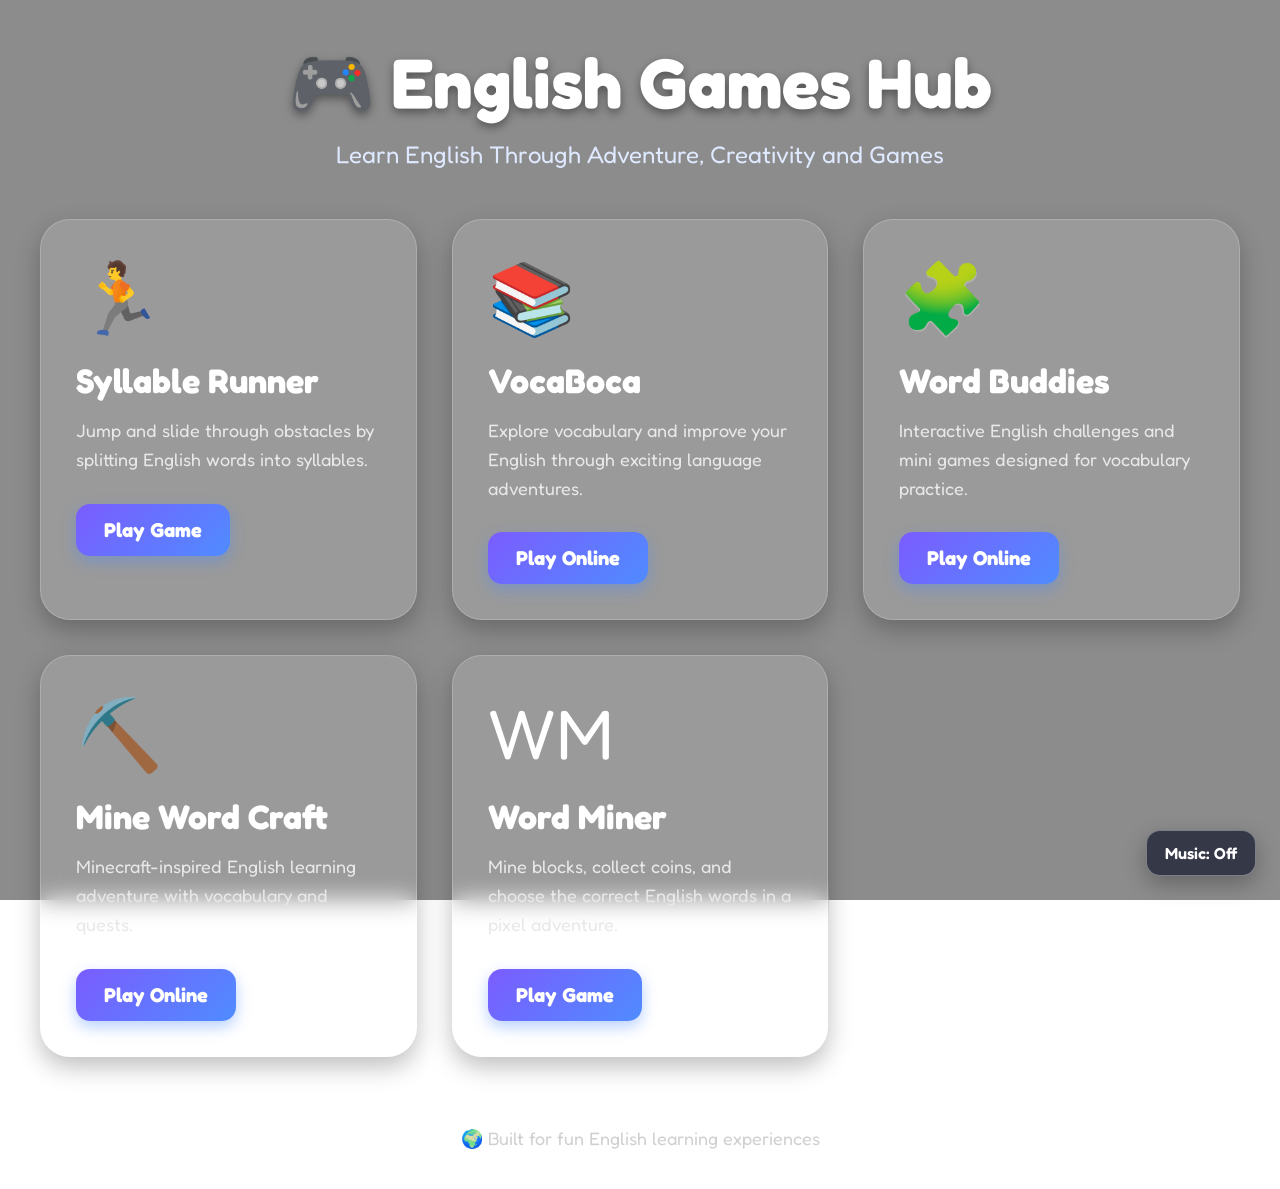
==== index.html @ 109b0bb2 "фыв" ====
<!DOCTYPE html>
<html lang="en">

<head>
  <meta charset="UTF-8">
  <meta name="viewport" content="width=device-width, initial-scale=1.0">

  <title>English Games Hub</title>

  <link href="https://fonts.googleapis.com/css2?family=Fredoka:wght@400;600;700&display=swap" rel="stylesheet">

  <style>

    *{
      margin:0;
      padding:0;
      box-sizing:border-box;
    }

    body{
      font-family:'Fredoka', sans-serif;
      min-height:100vh;
      background:
      linear-gradient(rgba(0,0,0,0.45),
      rgba(0,0,0,0.45)),
      url('https://images.unsplash.com/photo-1511512578047-dfb367046420?q=80&w=1920&auto=format&fit=crop');
      background-size:cover;
      background-position:center;
      background-attachment:fixed;
      padding:40px;
      color:white;
    }

    h1{
      text-align:center;
      font-size:70px;
      margin-bottom:15px;
      text-shadow:0 4px 10px rgba(0,0,0,0.4);
      color:#ffffff;
    }

    .subtitle{
      text-align:center;
      font-size:24px;
      margin-bottom:50px;
      color:#dfe9ff;
    }

    .games-container{
      display:grid;
      grid-template-columns:repeat(auto-fit,minmax(300px,1fr));
      gap:35px;
      max-width:1400px;
      margin:auto;
    }

    .game-card{
      background:rgba(255,255,255,0.12);
      backdrop-filter:blur(12px);
      border:1px solid rgba(255,255,255,0.2);
      border-radius:30px;
      padding:35px;
      transition:0.35s;
      box-shadow:0 10px 25px rgba(0,0,0,0.25);
      position:relative;
      overflow:hidden;
    }

    .game-card:hover{
      transform:translateY(-10px) scale(1.03);
      box-shadow:0 20px 40px rgba(0,0,0,0.35);
    }

    .game-icon{
      font-size:70px;
      margin-bottom:20px;
    }

    .game-card h2{
      font-size:34px;
      margin-bottom:15px;
      color:white;
    }

    .game-card p{
      font-size:18px;
      line-height:1.6;
      color:#e8e8e8;
      margin-bottom:30px;
    }

    .play-btn{
      display:inline-block;
      padding:14px 28px;
      background:linear-gradient(135deg,#7b5cff,#4f8cff);
      color:white;
      text-decoration:none;
      border-radius:14px;
      font-size:20px;
      font-weight:bold;
      transition:0.3s;
      box-shadow:0 6px 15px rgba(79,140,255,0.4);
    }

    .play-btn:hover{
      transform:scale(1.08);
      background:linear-gradient(135deg,#9d7dff,#69a0ff);
    }

    .footer{
      text-align:center;
      margin-top:70px;
      color:#d0d0d0;
      font-size:18px;
    }

    .music-toggle{
      position:fixed;
      right:24px;
      bottom:24px;
      z-index:10;
      border:1px solid rgba(255,255,255,0.35);
      border-radius:14px;
      padding:12px 18px;
      background:rgba(20,25,45,0.72);
      color:white;
      font-family:inherit;
      font-size:16px;
      font-weight:600;
      cursor:pointer;
      box-shadow:0 8px 22px rgba(0,0,0,0.28);
      backdrop-filter:blur(10px);
      transition:0.25s;
    }

    .music-toggle:hover{
      transform:translateY(-2px);
      background:rgba(40,50,85,0.86);
    }

    .music-toggle.is-playing{
      border-color:rgba(120,255,210,0.75);
      box-shadow:0 8px 22px rgba(0,0,0,0.28),
                 0 0 18px rgba(120,255,210,0.28);
    }

    @media(max-width:768px){

      h1{
        font-size:48px;
      }

      .subtitle{
        font-size:18px;
      }

    }

  </style>

</head>

<body>

  <h1>🎮 English Games Hub</h1>

  <div class="subtitle">
    Learn English Through Adventure, Creativity and Games
  </div>

  <div class="games-container">

    <!-- GAME 1 -->

    <div class="game-card">

      <div class="game-icon">🏃</div>

      <h2>Syllable Runner</h2>

      <p>
        Jump and slide through obstacles by splitting English words into syllables.
      </p>

      <a class="play-btn"
         href="games/syllable-runner/index.html">

         Play Game

      </a>

    </div>

    <!-- GAME 2 -->

    <div class="game-card">

      <div class="game-icon">📚</div>

      <h2>VocaBoca</h2>

      <p>
        Explore vocabulary and improve your English through exciting language adventures.
      </p>

      <a class="play-btn"
         href="https://lingua-explorer-game.lovable.app"
         target="_blank">

         Play Online

      </a>

    </div>

    <!-- GAME 3 -->

    <div class="game-card">

      <div class="game-icon">🧩</div>

      <h2>Word Buddies</h2>

      <p>
        Interactive English challenges and mini games designed for vocabulary practice.
      </p>

      <a class="play-btn"
         href="https://en-quest-game.lovable.app"
         target="_blank">

         Play Online

      </a>

    </div>

    <!-- GAME 4 -->

    <div class="game-card">

      <div class="game-icon">⛏️</div>

      <h2>Mine Word Craft</h2>

      <p>
        Minecraft-inspired English learning adventure with vocabulary and quests.
      </p>

      <a class="play-btn"
         href="https://mine-word-craft.lovable.app"
         target="_blank">

         Play Online

      </a>

    </div>

    <!-- GAME 5 -->

    <div class="game-card">

      <div class="game-icon">WM</div>

      <h2>Word Miner</h2>

      <p>
        Mine blocks, collect coins, and choose the correct English words in a pixel adventure.
      </p>

      <a class="play-btn"
         href="games/Word-miner/block-mine-portal.html">

         Play Game

      </a>

    </div>

  </div>

  <div class="footer">
    🌍 Built for fun English learning experiences
  </div>

  <button class="music-toggle" id="musicToggle" type="button" aria-pressed="false">
    Music: Off
  </button>

  <script>
    const musicToggle = document.getElementById("musicToggle");
    let audioContext;
    let masterGain;
    let musicTimer;
    let isMusicPlaying = false;
    let isMasterConnected = false;

    const notes = [261.63, 329.63, 392.00, 493.88, 392.00, 329.63];
    let noteIndex = 0;

    function playSoftTone(frequency){
      const now = audioContext.currentTime;
      const oscillator = audioContext.createOscillator();
      const gain = audioContext.createGain();

      oscillator.type = "sine";
      oscillator.frequency.setValueAtTime(frequency, now);

      gain.gain.setValueAtTime(0.0001, now);
      gain.gain.exponentialRampToValueAtTime(0.055, now + 0.08);
      gain.gain.exponentialRampToValueAtTime(0.0001, now + 1.35);

      oscillator.connect(gain);
      gain.connect(masterGain);

      oscillator.start(now);
      oscillator.stop(now + 1.45);
    }

    function startMusic(){
      audioContext = audioContext || new (window.AudioContext || window.webkitAudioContext)();
      masterGain = masterGain || audioContext.createGain();

      const now = audioContext.currentTime;
      masterGain.gain.cancelScheduledValues(now);
      masterGain.gain.setValueAtTime(0.35, now);

      if(!isMasterConnected){
        masterGain.connect(audioContext.destination);
        isMasterConnected = true;
      }

      if(audioContext.state === "suspended"){
        audioContext.resume();
      }

      playSoftTone(notes[noteIndex]);
      musicTimer = setInterval(() => {
        noteIndex = (noteIndex + 1) % notes.length;
        playSoftTone(notes[noteIndex]);
      }, 1400);
    }

    function stopMusic(){
      clearInterval(musicTimer);
      musicTimer = null;
      if(masterGain){
        masterGain.gain.setTargetAtTime(0.0001, audioContext.currentTime, 0.08);
      }
    }

    musicToggle.addEventListener("click", () => {
      isMusicPlaying = !isMusicPlaying;
      musicToggle.classList.toggle("is-playing", isMusicPlaying);
      musicToggle.textContent = isMusicPlaying ? "Music: On" : "Music: Off";
      musicToggle.setAttribute("aria-pressed", String(isMusicPlaying));

      if(isMusicPlaying){
        startMusic();
      }else{
        stopMusic();
      }
    });
  </script>

</body>
</html>
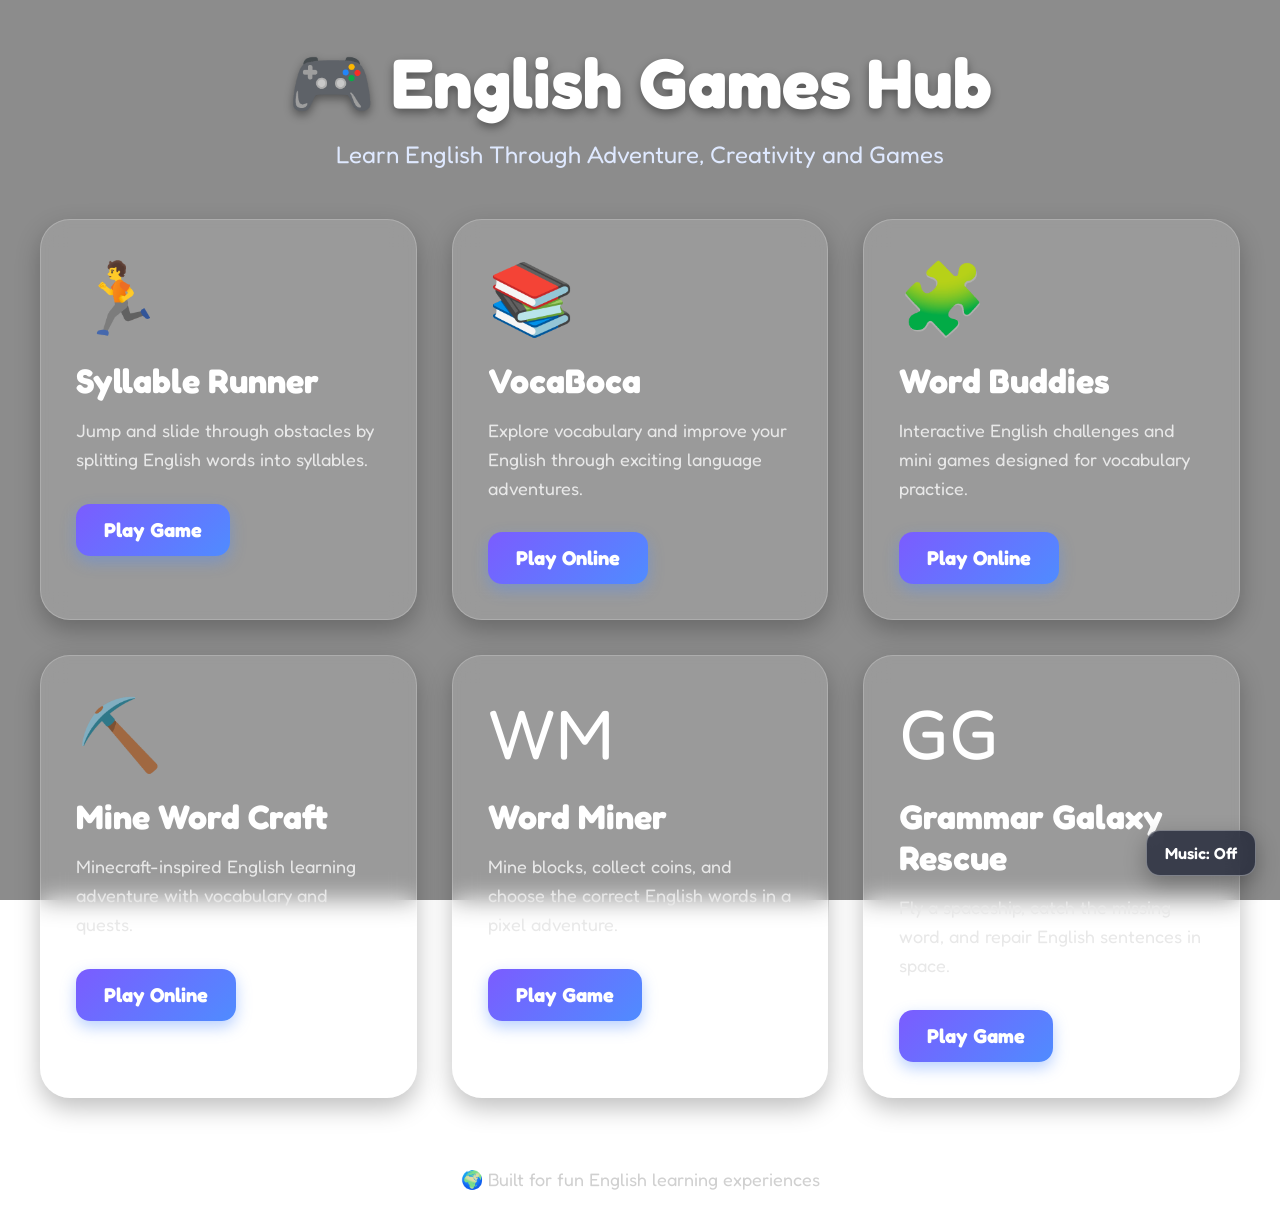
==== commit aa0f820b: "ы" ====
--- a/index.html
+++ b/index.html
@@ -278,6 +278,27 @@
 
     </div>
 
+    <!-- GAME 6 -->
+
+    <div class="game-card">
+
+      <div class="game-icon">GG</div>
+
+      <h2>Grammar Galaxy Rescue</h2>
+
+      <p>
+        Fly a spaceship, catch the missing word, and repair English sentences in space.
+      </p>
+
+      <a class="play-btn"
+         href="games/grammar-galaxy/index.html">
+
+         Play Game
+
+      </a>
+
+    </div>
+
   </div>
 
   <div class="footer">
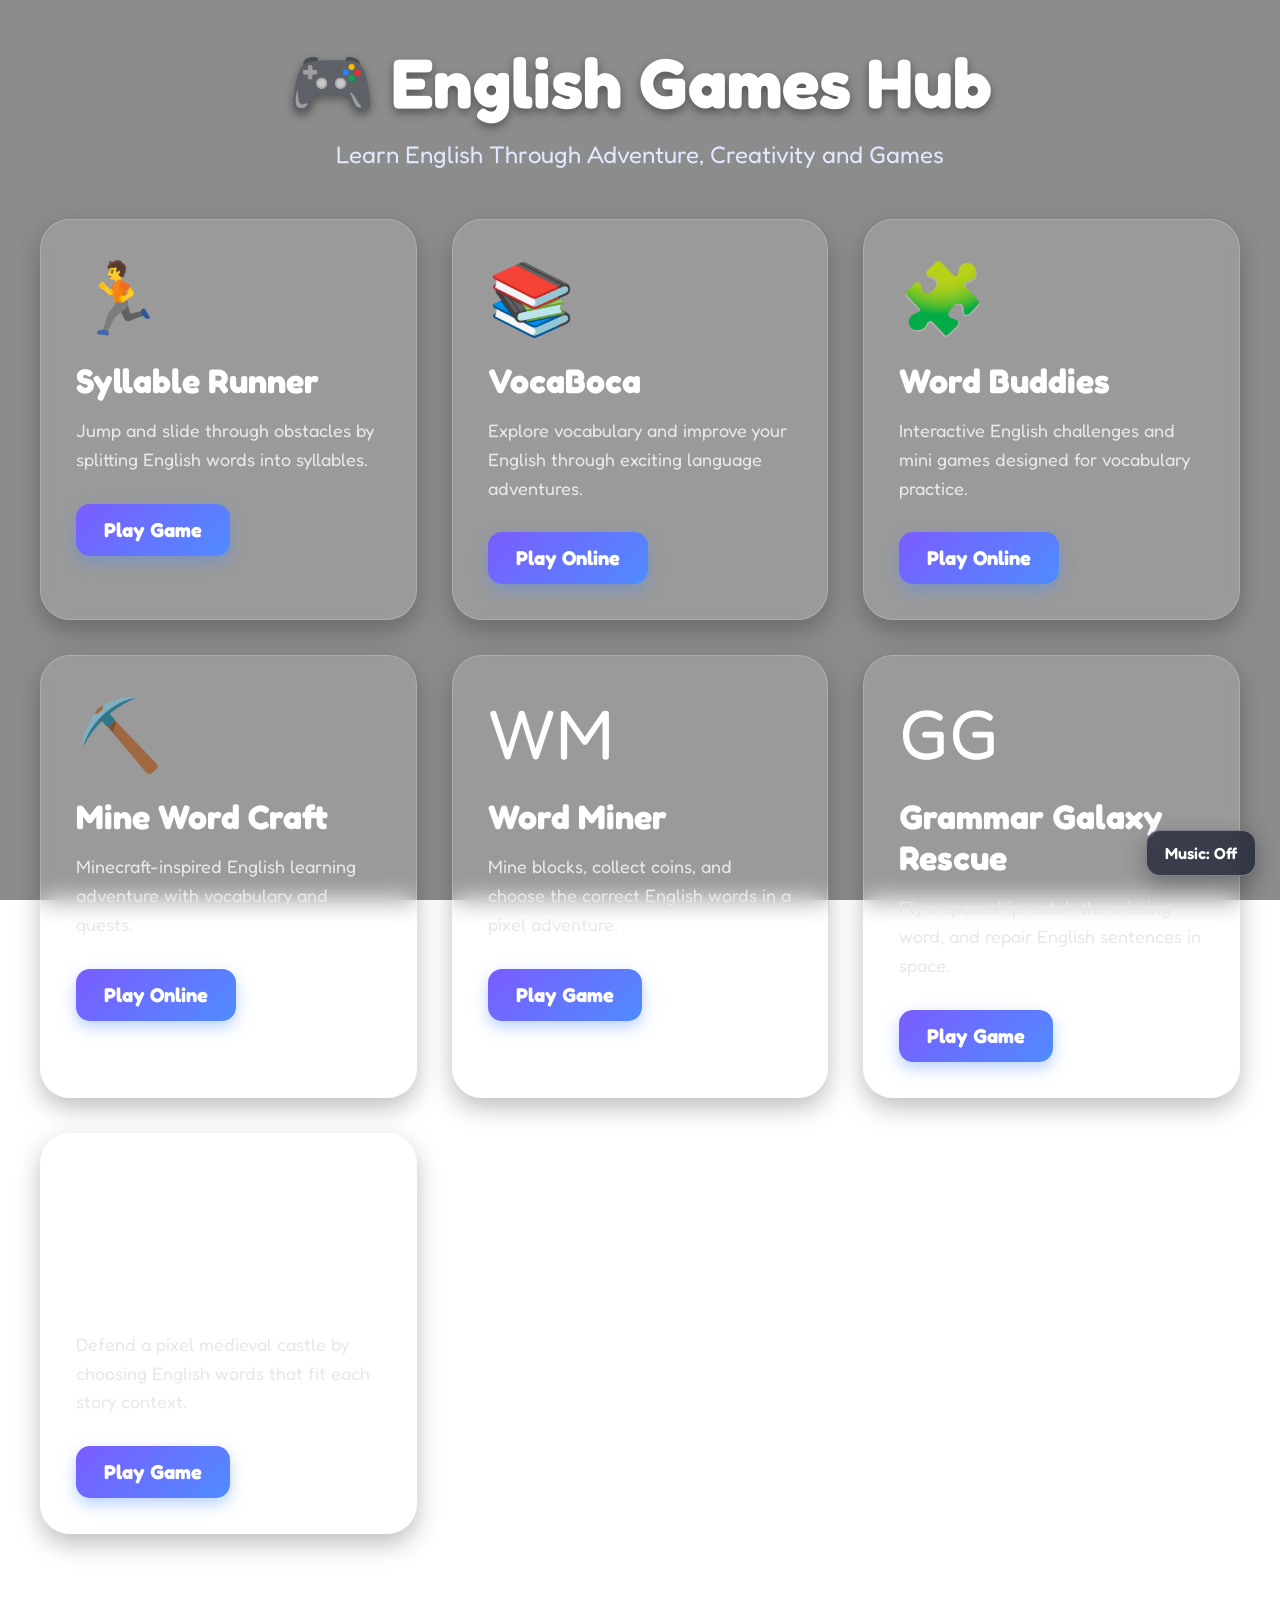
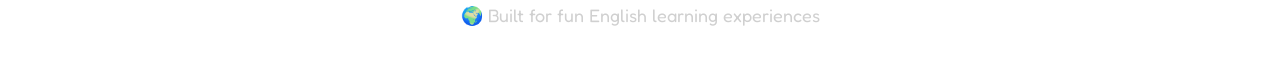
==== commit 8665f919: "ж" ====
--- a/index.html
+++ b/index.html
@@ -299,6 +299,27 @@
 
     </div>
 
+    <!-- GAME 7 -->
+
+    <div class="game-card">
+
+      <div class="game-icon">CQ</div>
+
+      <h2>Castle Defence</h2>
+
+      <p>
+        Defend a pixel medieval castle by choosing English words that fit each story context.
+      </p>
+
+      <a class="play-btn"
+         href="games/castle-context-quest/index.html">
+
+         Play Game
+
+      </a>
+
+    </div>
+
   </div>
 
   <div class="footer">
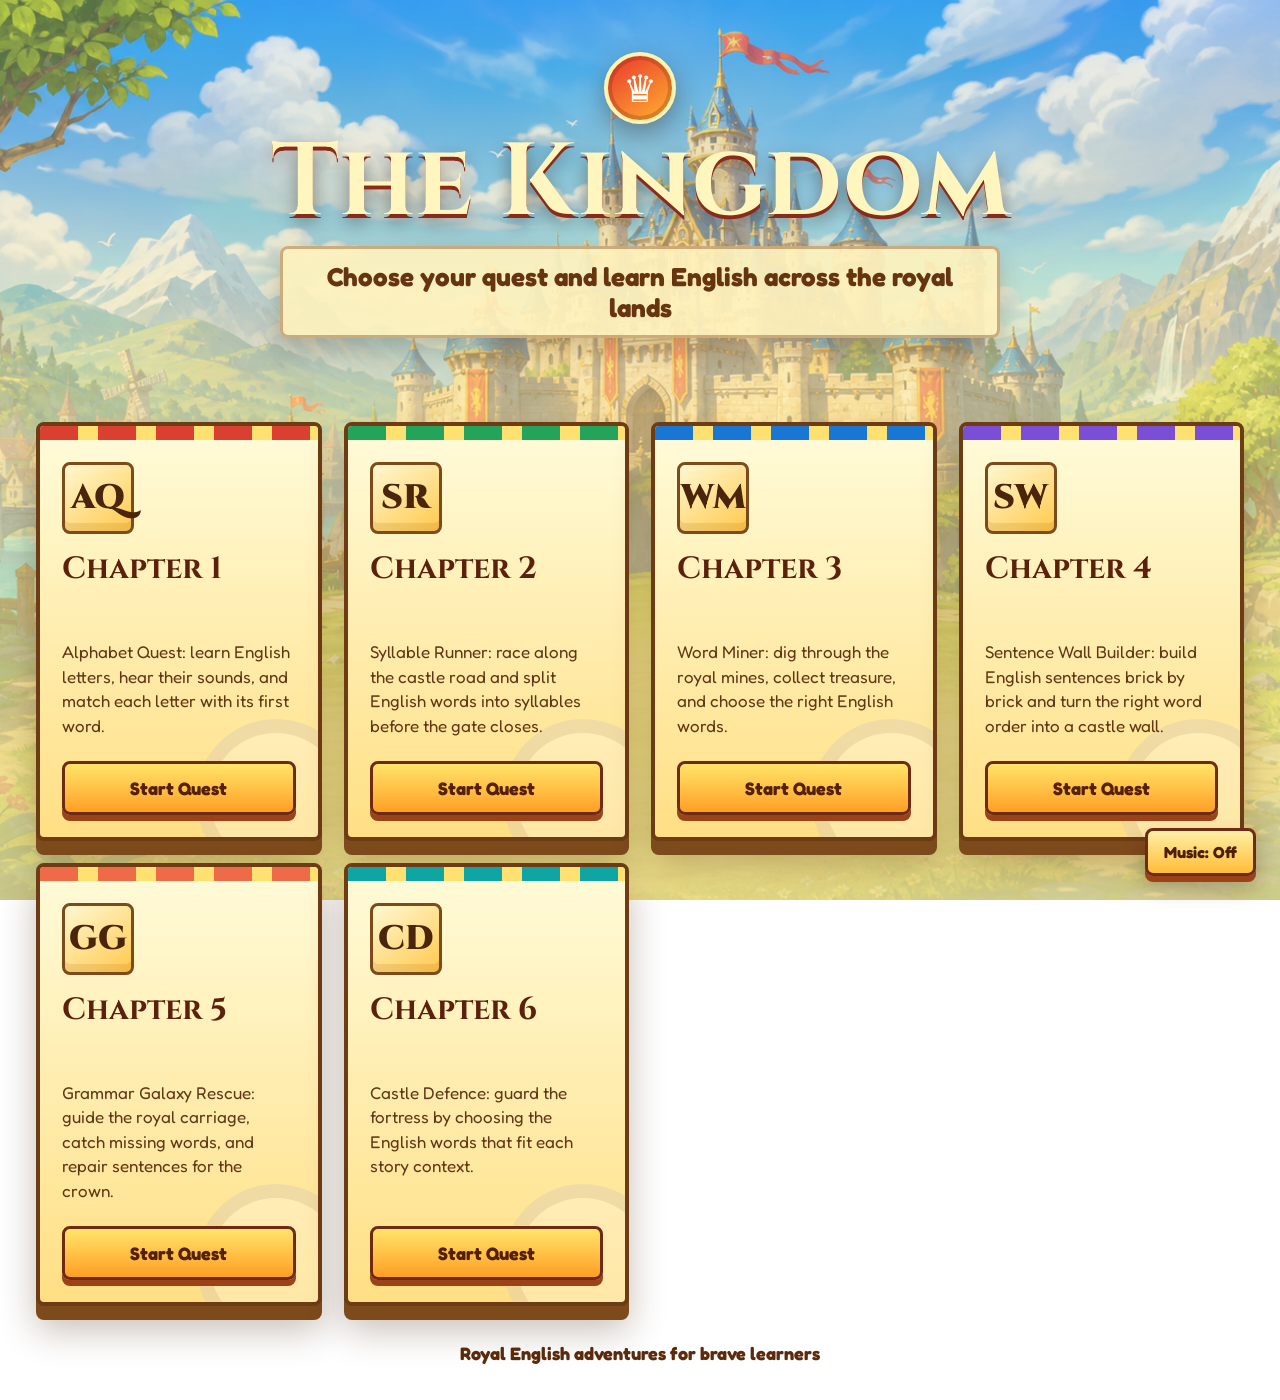
==== commit 303da31b: "в" ====
--- a/index.html
+++ b/index.html
@@ -5,9 +5,9 @@
   <meta charset="UTF-8">
   <meta name="viewport" content="width=device-width, initial-scale=1.0">
 
-  <title>English Games Hub</title>
-
-  <link href="https://fonts.googleapis.com/css2?family=Fredoka:wght@400;600;700&display=swap" rel="stylesheet">
+  <title>The Kingdom</title>
+
+  <link href="https://fonts.googleapis.com/css2?family=Cinzel:wght@700;800;900&family=Fredoka:wght@400;600;700&display=swap" rel="stylesheet">
 
   <style>
 
@@ -17,101 +17,237 @@
       box-sizing:border-box;
     }
 
+    :root{
+      --ink:#2f1809;
+      --parchment:#fff2bd;
+      --gold:#ffd35a;
+      --ruby:#d94030;
+      --sapphire:#1976d2;
+      --emerald:#24a35a;
+      --violet:#7b4ed6;
+      --shadow:rgba(55,26,8,0.35);
+    }
+
     body{
       font-family:'Fredoka', sans-serif;
       min-height:100vh;
       background:
-      linear-gradient(rgba(0,0,0,0.45),
-      rgba(0,0,0,0.45)),
-      url('https://images.unsplash.com/photo-1511512578047-dfb367046420?q=80&w=1920&auto=format&fit=crop');
+        linear-gradient(180deg,rgba(21,82,154,0.12),rgba(255,197,64,0.28) 48%,rgba(45,117,46,0.22)),
+        url('assets/images/kingdom-hero.png');
       background-size:cover;
-      background-position:center;
+      background-position:center top;
       background-attachment:fixed;
-      padding:40px;
+      color:var(--ink);
+      padding:36px;
+      overflow-x:hidden;
+    }
+
+    body::before{
+      content:"";
+      position:fixed;
+      inset:0;
+      pointer-events:none;
+      background:linear-gradient(180deg,rgba(255,255,255,0.2),rgba(255,245,190,0.52) 62%,rgba(255,238,168,0.76));
+      z-index:-1;
+    }
+
+    .kingdom-shell{
+      width:min(1280px,100%);
+      margin:0 auto;
+    }
+
+    .hero{
+      min-height:42vh;
+      display:flex;
+      flex-direction:column;
+      align-items:center;
+      justify-content:flex-start;
+      text-align:center;
+      padding-top:16px;
+    }
+
+    .crest{
+      display:inline-flex;
+      align-items:center;
+      justify-content:center;
+      width:72px;
+      height:72px;
+      margin-bottom:12px;
+      border:4px solid #fff3b0;
+      border-radius:50%;
+      background:linear-gradient(145deg,#e9372e,#ffb22e);
       color:white;
+      font-size:38px;
+      box-shadow:0 10px 24px var(--shadow), inset 0 0 0 4px rgba(93,22,10,0.22);
     }
 
     h1{
+      font-family:'Cinzel', serif;
       text-align:center;
-      font-size:70px;
-      margin-bottom:15px;
-      text-shadow:0 4px 10px rgba(0,0,0,0.4);
-      color:#ffffff;
+      font-size:clamp(48px,8vw,112px);
+      line-height:0.92;
+      margin-bottom:16px;
+      color:#fff5bf;
+      text-shadow:
+        0 4px 0 #8b2a18,
+        0 8px 18px rgba(41,16,4,0.42);
     }
 
     .subtitle{
-      text-align:center;
-      font-size:24px;
-      margin-bottom:50px;
-      color:#dfe9ff;
+      max-width:720px;
+      margin:0 auto 24px;
+      padding:12px 18px;
+      border:3px solid rgba(130,61,18,0.38);
+      border-radius:8px;
+      background:rgba(255,242,189,0.9);
+      color:#663510;
+      font-size:clamp(18px,2.4vw,26px);
+      font-weight:700;
+      box-shadow:0 10px 24px rgba(75,38,9,0.22);
     }
 
     .games-container{
       display:grid;
-      grid-template-columns:repeat(auto-fit,minmax(300px,1fr));
-      gap:35px;
-      max-width:1400px;
-      margin:auto;
+      grid-template-columns:repeat(auto-fit,minmax(250px,1fr));
+      gap:22px;
+      align-items:stretch;
+      margin-top:8px;
     }
 
     .game-card{
-      background:rgba(255,255,255,0.12);
-      backdrop-filter:blur(12px);
-      border:1px solid rgba(255,255,255,0.2);
-      border-radius:30px;
-      padding:35px;
-      transition:0.35s;
-      box-shadow:0 10px 25px rgba(0,0,0,0.25);
+      --banner:var(--ruby);
+      min-height:310px;
+      display:flex;
+      flex-direction:column;
       position:relative;
       overflow:hidden;
+      padding:22px;
+      border:4px solid #6d3b14;
+      border-radius:8px;
+      background:
+        linear-gradient(180deg,rgba(255,252,219,0.96),rgba(255,222,129,0.94)),
+        var(--parchment);
+      box-shadow:0 14px 0 #7d4a1c, 0 24px 36px rgba(71,36,10,0.3);
+      transition:transform 0.25s ease, box-shadow 0.25s ease;
+    }
+
+    .game-card::before{
+      content:"";
+      position:absolute;
+      top:0;
+      left:0;
+      right:0;
+      height:14px;
+      background:repeating-linear-gradient(90deg,var(--banner) 0 38px,#ffe171 38px 58px);
+    }
+
+    .game-card::after{
+      content:"";
+      position:absolute;
+      right:-38px;
+      bottom:-42px;
+      width:132px;
+      height:132px;
+      border-radius:50%;
+      background:rgba(255,255,255,0.28);
+      border:14px solid rgba(109,59,20,0.1);
     }
 
     .game-card:hover{
-      transform:translateY(-10px) scale(1.03);
-      box-shadow:0 20px 40px rgba(0,0,0,0.35);
+      transform:translateY(-8px);
+      box-shadow:0 18px 0 #7d4a1c, 0 32px 42px rgba(71,36,10,0.34);
+    }
+
+    .game-card:nth-child(2){
+      --banner:var(--emerald);
+    }
+
+    .game-card:nth-child(3){
+      --banner:var(--sapphire);
+    }
+
+    .game-card:nth-child(4){
+      --banner:var(--violet);
+    }
+
+    .game-card:nth-child(5){
+      --banner:#ef6b48;
+    }
+
+    .game-card:nth-child(6){
+      --banner:#0ea5a3;
     }
 
     .game-icon{
-      font-size:70px;
-      margin-bottom:20px;
+      width:72px;
+      height:72px;
+      display:flex;
+      align-items:center;
+      justify-content:center;
+      margin:14px 0 18px;
+      border:3px solid #7d4a1c;
+      border-radius:8px;
+      background:linear-gradient(145deg,#fff8d1,#ffc94d);
+      color:#4a240b;
+      font-family:'Cinzel', serif;
+      font-size:34px;
+      font-weight:900;
+      box-shadow:inset 0 -8px 0 rgba(154,85,20,0.14);
     }
 
     .game-card h2{
-      font-size:34px;
-      margin-bottom:15px;
-      color:white;
+      position:relative;
+      z-index:1;
+      min-height:76px;
+      font-family:'Cinzel', serif;
+      font-size:clamp(23px,2.4vw,31px);
+      line-height:1.12;
+      margin-bottom:12px;
+      color:#5b210c;
     }
 
     .game-card p{
+      position:relative;
+      z-index:1;
+      flex:1;
+      font-size:17px;
+      line-height:1.45;
+      color:#613715;
+      margin-bottom:22px;
+    }
+
+    .play-btn{
+      position:relative;
+      z-index:1;
+      display:inline-flex;
+      align-items:center;
+      justify-content:center;
+      min-height:50px;
+      padding:13px 22px;
+      border:3px solid #6f2a14;
+      border-radius:8px;
+      background:linear-gradient(180deg,#ffe56a,#ff9f24);
+      color:#542008;
+      text-decoration:none;
       font-size:18px;
-      line-height:1.6;
-      color:#e8e8e8;
-      margin-bottom:30px;
-    }
-
-    .play-btn{
-      display:inline-block;
-      padding:14px 28px;
-      background:linear-gradient(135deg,#7b5cff,#4f8cff);
-      color:white;
-      text-decoration:none;
-      border-radius:14px;
-      font-size:20px;
-      font-weight:bold;
-      transition:0.3s;
-      box-shadow:0 6px 15px rgba(79,140,255,0.4);
+      font-weight:800;
+      transition:0.2s ease;
+      box-shadow:0 6px 0 #9b4317;
     }
 
     .play-btn:hover{
-      transform:scale(1.08);
-      background:linear-gradient(135deg,#9d7dff,#69a0ff);
+      transform:translateY(-3px);
+      background:linear-gradient(180deg,#fff083,#ffb43c);
+      box-shadow:0 9px 0 #9b4317;
     }
 
     .footer{
       text-align:center;
-      margin-top:70px;
-      color:#d0d0d0;
+      margin-top:36px;
+      color:#5c2b0c;
       font-size:18px;
+      font-weight:700;
+      text-shadow:0 1px 0 rgba(255,255,255,0.6);
     }
 
     .music-toggle{
@@ -119,41 +255,58 @@
       right:24px;
       bottom:24px;
       z-index:10;
-      border:1px solid rgba(255,255,255,0.35);
-      border-radius:14px;
-      padding:12px 18px;
-      background:rgba(20,25,45,0.72);
-      color:white;
+      min-height:48px;
+      border:3px solid #6f2a14;
+      border-radius:8px;
+      padding:10px 16px;
+      background:linear-gradient(180deg,#fff0a6,#ffbd37);
+      color:#4d1f08;
       font-family:inherit;
       font-size:16px;
-      font-weight:600;
+      font-weight:800;
       cursor:pointer;
-      box-shadow:0 8px 22px rgba(0,0,0,0.28);
-      backdrop-filter:blur(10px);
-      transition:0.25s;
+      box-shadow:0 6px 0 #9b4317, 0 12px 22px rgba(51,20,5,0.24);
+      transition:0.2s ease;
     }
 
     .music-toggle:hover{
       transform:translateY(-2px);
-      background:rgba(40,50,85,0.86);
     }
 
     .music-toggle.is-playing{
-      border-color:rgba(120,255,210,0.75);
-      box-shadow:0 8px 22px rgba(0,0,0,0.28),
-                 0 0 18px rgba(120,255,210,0.28);
+      background:linear-gradient(180deg,#94ff9e,#21b85a);
+      color:#083b1d;
     }
 
     @media(max-width:768px){
-
-      h1{
-        font-size:48px;
-      }
-
-      .subtitle{
-        font-size:18px;
-      }
-
+      body{
+        padding:20px;
+        background-position:center top;
+      }
+
+      .hero{
+        min-height:36vh;
+        padding-top:8px;
+      }
+
+      .crest{
+        width:58px;
+        height:58px;
+        font-size:30px;
+      }
+
+      .games-container{
+        grid-template-columns:1fr;
+      }
+
+      .game-card{
+        min-height:auto;
+      }
+
+      .music-toggle{
+        right:16px;
+        bottom:16px;
+      }
     }
 
   </style>
@@ -162,246 +315,196 @@
 
 <body>
 
-  <h1>🎮 English Games Hub</h1>
-
-  <div class="subtitle">
-    Learn English Through Adventure, Creativity and Games
-  </div>
-
-  <div class="games-container">
+  <main class="kingdom-shell">
+    <section class="hero">
+      <div class="crest">♛</div>
+      <h1>The Kingdom</h1>
+
+      <div class="subtitle">
+        Choose your quest and learn English across the royal lands
+      </div>
+    </section>
+
+    <section class="games-container" aria-label="English learning quests">
 
     <!-- GAME 1 -->
 
     <div class="game-card">
 
-      <div class="game-icon">🏃</div>
-
-      <h2>Syllable Runner</h2>
+      <div class="game-icon">AQ</div>
+
+      <h2>Chapter 1</h2>
 
       <p>
-        Jump and slide through obstacles by splitting English words into syllables.
+        Alphabet Quest: learn English letters, hear their sounds, and match each letter with its first word.
+      </p>
+
+      <a class="play-btn"
+         href="games/alphabet-quest/index.html">
+
+         Start Quest
+
+      </a>
+
+    </div>
+
+    <!-- GAME 2 -->
+
+    <div class="game-card">
+
+      <div class="game-icon">SR</div>
+
+      <h2>Chapter 2</h2>
+
+      <p>
+        Syllable Runner: race along the castle road and split English words into syllables before the gate closes.
       </p>
 
       <a class="play-btn"
          href="games/syllable-runner/index.html">
 
-         Play Game
+         Start Quest
 
       </a>
 
     </div>
 
-    <!-- GAME 2 -->
+    <!-- GAME 3 -->
 
     <div class="game-card">
 
-      <div class="game-icon">📚</div>
-
-      <h2>VocaBoca</h2>
+      <div class="game-icon">WM</div>
+
+      <h2>Chapter 3</h2>
 
       <p>
-        Explore vocabulary and improve your English through exciting language adventures.
-      </p>
-
-      <a class="play-btn"
-         href="https://lingua-explorer-game.lovable.app"
-         target="_blank">
-
-         Play Online
-
-      </a>
-
-    </div>
-
-    <!-- GAME 3 -->
-
-    <div class="game-card">
-
-      <div class="game-icon">🧩</div>
-
-      <h2>Word Buddies</h2>
-
-      <p>
-        Interactive English challenges and mini games designed for vocabulary practice.
-      </p>
-
-      <a class="play-btn"
-         href="https://en-quest-game.lovable.app"
-         target="_blank">
-
-         Play Online
-
-      </a>
-
-    </div>
-
-    <!-- GAME 4 -->
-
-    <div class="game-card">
-
-      <div class="game-icon">⛏️</div>
-
-      <h2>Mine Word Craft</h2>
-
-      <p>
-        Minecraft-inspired English learning adventure with vocabulary and quests.
-      </p>
-
-      <a class="play-btn"
-         href="https://mine-word-craft.lovable.app"
-         target="_blank">
-
-         Play Online
-
-      </a>
-
-    </div>
-
-    <!-- GAME 5 -->
-
-    <div class="game-card">
-
-      <div class="game-icon">WM</div>
-
-      <h2>Word Miner</h2>
-
-      <p>
-        Mine blocks, collect coins, and choose the correct English words in a pixel adventure.
+        Word Miner: dig through the royal mines, collect treasure, and choose the right English words.
       </p>
 
       <a class="play-btn"
          href="games/Word-miner/block-mine-portal.html">
 
-         Play Game
+         Start Quest
 
       </a>
 
     </div>
 
-    <!-- GAME 6 -->
+    <!-- GAME 4 -->
 
     <div class="game-card">
 
+      <div class="game-icon">SW</div>
+
+      <h2>Chapter 4</h2>
+
+      <p>
+        Sentence Wall Builder: build English sentences brick by brick and turn the right word order into a castle wall.
+      </p>
+
+      <a class="play-btn"
+         href="games/sentence-wall-builder/index.html">
+
+         Start Quest
+
+      </a>
+
+    </div>
+
+    <!-- GAME 5 -->
+
+    <div class="game-card">
+
       <div class="game-icon">GG</div>
 
-      <h2>Grammar Galaxy Rescue</h2>
+      <h2>Chapter 5</h2>
 
       <p>
-        Fly a spaceship, catch the missing word, and repair English sentences in space.
+        Grammar Galaxy Rescue: guide the royal carriage, catch missing words, and repair sentences for the crown.
       </p>
 
       <a class="play-btn"
          href="games/grammar-galaxy/index.html">
 
-         Play Game
+         Start Quest
 
       </a>
 
     </div>
 
-    <!-- GAME 7 -->
+    <!-- GAME 6 -->
 
     <div class="game-card">
 
-      <div class="game-icon">CQ</div>
-
-      <h2>Castle Defence</h2>
+      <div class="game-icon">CD</div>
+
+      <h2>Chapter 6</h2>
 
       <p>
-        Defend a pixel medieval castle by choosing English words that fit each story context.
+        Castle Defence: guard the fortress by choosing the English words that fit each story context.
       </p>
 
       <a class="play-btn"
          href="games/castle-context-quest/index.html">
 
-         Play Game
+         Start Quest
 
       </a>
 
     </div>
 
-  </div>
-
-  <div class="footer">
-    🌍 Built for fun English learning experiences
-  </div>
+    </section>
+
+    <div class="footer">
+      Royal English adventures for brave learners
+    </div>
+  </main>
 
   <button class="music-toggle" id="musicToggle" type="button" aria-pressed="false">
     Music: Off
   </button>
 
+  <audio
+    id="backgroundMusic"
+    src="assets/sounds/tunetank-medieval-happy-music-412790.mp3"
+    preload="auto"
+    loop
+  ></audio>
+
   <script>
     const musicToggle = document.getElementById("musicToggle");
-    let audioContext;
-    let masterGain;
-    let musicTimer;
+    const backgroundMusic = document.getElementById("backgroundMusic");
     let isMusicPlaying = false;
-    let isMasterConnected = false;
-
-    const notes = [261.63, 329.63, 392.00, 493.88, 392.00, 329.63];
-    let noteIndex = 0;
-
-    function playSoftTone(frequency){
-      const now = audioContext.currentTime;
-      const oscillator = audioContext.createOscillator();
-      const gain = audioContext.createGain();
-
-      oscillator.type = "sine";
-      oscillator.frequency.setValueAtTime(frequency, now);
-
-      gain.gain.setValueAtTime(0.0001, now);
-      gain.gain.exponentialRampToValueAtTime(0.055, now + 0.08);
-      gain.gain.exponentialRampToValueAtTime(0.0001, now + 1.35);
-
-      oscillator.connect(gain);
-      gain.connect(masterGain);
-
-      oscillator.start(now);
-      oscillator.stop(now + 1.45);
-    }
-
-    function startMusic(){
-      audioContext = audioContext || new (window.AudioContext || window.webkitAudioContext)();
-      masterGain = masterGain || audioContext.createGain();
-
-      const now = audioContext.currentTime;
-      masterGain.gain.cancelScheduledValues(now);
-      masterGain.gain.setValueAtTime(0.35, now);
-
-      if(!isMasterConnected){
-        masterGain.connect(audioContext.destination);
-        isMasterConnected = true;
-      }
-
-      if(audioContext.state === "suspended"){
-        audioContext.resume();
-      }
-
-      playSoftTone(notes[noteIndex]);
-      musicTimer = setInterval(() => {
-        noteIndex = (noteIndex + 1) % notes.length;
-        playSoftTone(notes[noteIndex]);
-      }, 1400);
-    }
-
-    function stopMusic(){
-      clearInterval(musicTimer);
-      musicTimer = null;
-      if(masterGain){
-        masterGain.gain.setTargetAtTime(0.0001, audioContext.currentTime, 0.08);
-      }
-    }
-
-    musicToggle.addEventListener("click", () => {
-      isMusicPlaying = !isMusicPlaying;
+
+    backgroundMusic.volume = 0.45;
+
+    function updateMusicButton(){
       musicToggle.classList.toggle("is-playing", isMusicPlaying);
       musicToggle.textContent = isMusicPlaying ? "Music: On" : "Music: Off";
       musicToggle.setAttribute("aria-pressed", String(isMusicPlaying));
-
+    }
+
+    async function startMusic(){
+      try{
+        await backgroundMusic.play();
+        isMusicPlaying = true;
+      }catch(error){
+        isMusicPlaying = false;
+      }
+      updateMusicButton();
+    }
+
+    function stopMusic(){
+      backgroundMusic.pause();
+      isMusicPlaying = false;
+      updateMusicButton();
+    }
+
+    musicToggle.addEventListener("click", () => {
       if(isMusicPlaying){
+        stopMusic();
+      }else{
         startMusic();
-      }else{
-        stopMusic();
       }
     });
   </script>
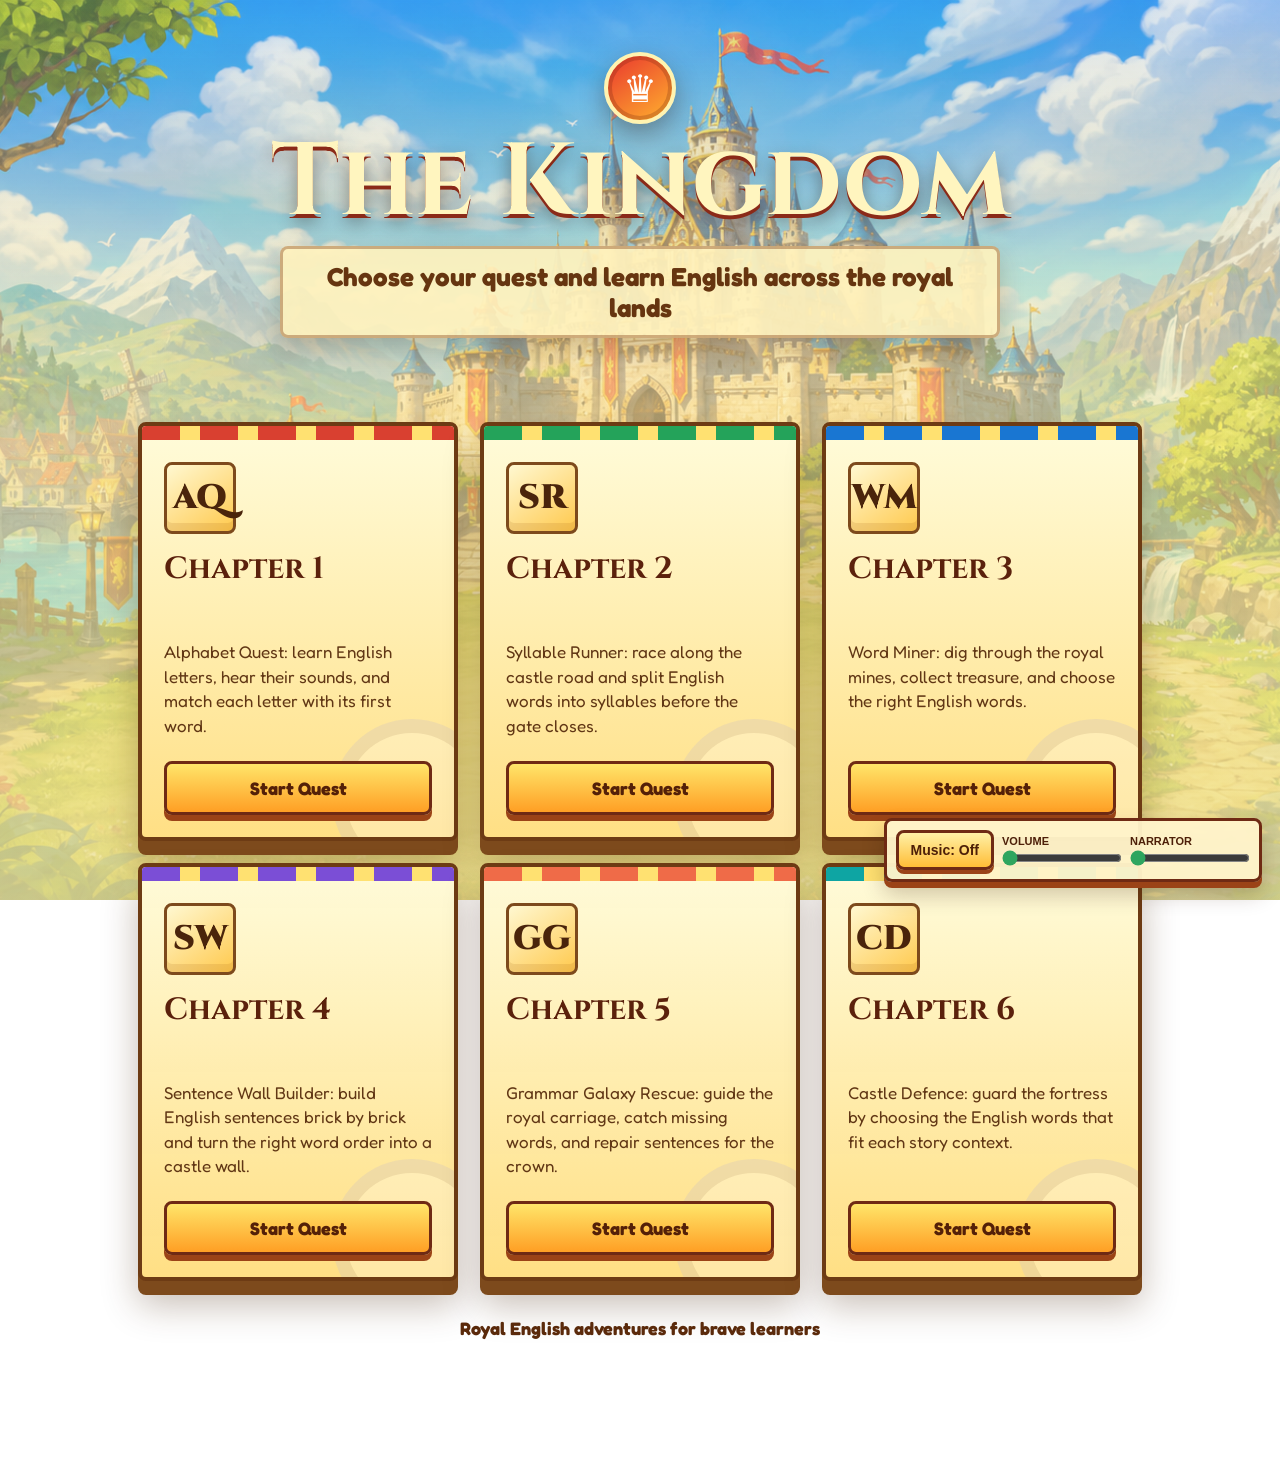
==== commit ae561c17: "д" ====
--- a/index.html
+++ b/index.html
@@ -54,6 +54,7 @@
     .kingdom-shell{
       width:min(1280px,100%);
       margin:0 auto;
+      padding-bottom:86px;
     }
 
     .hero{
@@ -108,10 +109,13 @@
 
     .games-container{
       display:grid;
-      grid-template-columns:repeat(auto-fit,minmax(250px,1fr));
+      grid-template-columns:repeat(3,minmax(250px,320px));
       gap:22px;
       align-items:stretch;
-      margin-top:8px;
+      justify-content:center;
+      width:100%;
+      max-width:1004px;
+      margin:8px auto 0;
     }
 
     .game-card{
@@ -250,43 +254,24 @@
       text-shadow:0 1px 0 rgba(255,255,255,0.6);
     }
 
-    .music-toggle{
-      position:fixed;
-      right:24px;
-      bottom:24px;
-      z-index:10;
-      min-height:48px;
-      border:3px solid #6f2a14;
-      border-radius:8px;
-      padding:10px 16px;
-      background:linear-gradient(180deg,#fff0a6,#ffbd37);
-      color:#4d1f08;
-      font-family:inherit;
-      font-size:16px;
-      font-weight:800;
-      cursor:pointer;
-      box-shadow:0 6px 0 #9b4317, 0 12px 22px rgba(51,20,5,0.24);
-      transition:0.2s ease;
-    }
-
-    .music-toggle:hover{
-      transform:translateY(-2px);
-    }
-
-    .music-toggle.is-playing{
-      background:linear-gradient(180deg,#94ff9e,#21b85a);
-      color:#083b1d;
+    @media(max-width:980px){
+      .games-container{
+        grid-template-columns:repeat(2,minmax(250px,320px));
+        max-width:662px;
+      }
     }
 
     @media(max-width:768px){
       body{
         padding:20px;
         background-position:center top;
+        background-attachment:scroll;
       }
 
       .hero{
-        min-height:36vh;
+        min-height:auto;
         padding-top:8px;
+        margin-bottom:18px;
       }
 
       .crest{
@@ -297,16 +282,24 @@
 
       .games-container{
         grid-template-columns:1fr;
+        max-width:420px;
       }
 
       .game-card{
         min-height:auto;
-      }
-
-      .music-toggle{
-        right:16px;
-        bottom:16px;
-      }
+        padding:18px;
+      }
+
+      .game-card h2{
+        min-height:auto;
+        font-size:26px;
+      }
+
+      .game-card p{
+        font-size:16px;
+        margin-bottom:16px;
+      }
+
     }
 
   </style>
@@ -460,54 +453,7 @@
     </div>
   </main>
 
-  <button class="music-toggle" id="musicToggle" type="button" aria-pressed="false">
-    Music: Off
-  </button>
-
-  <audio
-    id="backgroundMusic"
-    src="assets/sounds/tunetank-medieval-happy-music-412790.mp3"
-    preload="auto"
-    loop
-  ></audio>
-
-  <script>
-    const musicToggle = document.getElementById("musicToggle");
-    const backgroundMusic = document.getElementById("backgroundMusic");
-    let isMusicPlaying = false;
-
-    backgroundMusic.volume = 0.45;
-
-    function updateMusicButton(){
-      musicToggle.classList.toggle("is-playing", isMusicPlaying);
-      musicToggle.textContent = isMusicPlaying ? "Music: On" : "Music: Off";
-      musicToggle.setAttribute("aria-pressed", String(isMusicPlaying));
-    }
-
-    async function startMusic(){
-      try{
-        await backgroundMusic.play();
-        isMusicPlaying = true;
-      }catch(error){
-        isMusicPlaying = false;
-      }
-      updateMusicButton();
-    }
-
-    function stopMusic(){
-      backgroundMusic.pause();
-      isMusicPlaying = false;
-      updateMusicButton();
-    }
-
-    musicToggle.addEventListener("click", () => {
-      if(isMusicPlaying){
-        stopMusic();
-      }else{
-        startMusic();
-      }
-    });
-  </script>
+  <script src="assets/js/kingdom-music.js" data-music-src="assets/sounds/tunetank-medieval-happy-music-412790.mp3"></script>
 
 </body>
 </html>
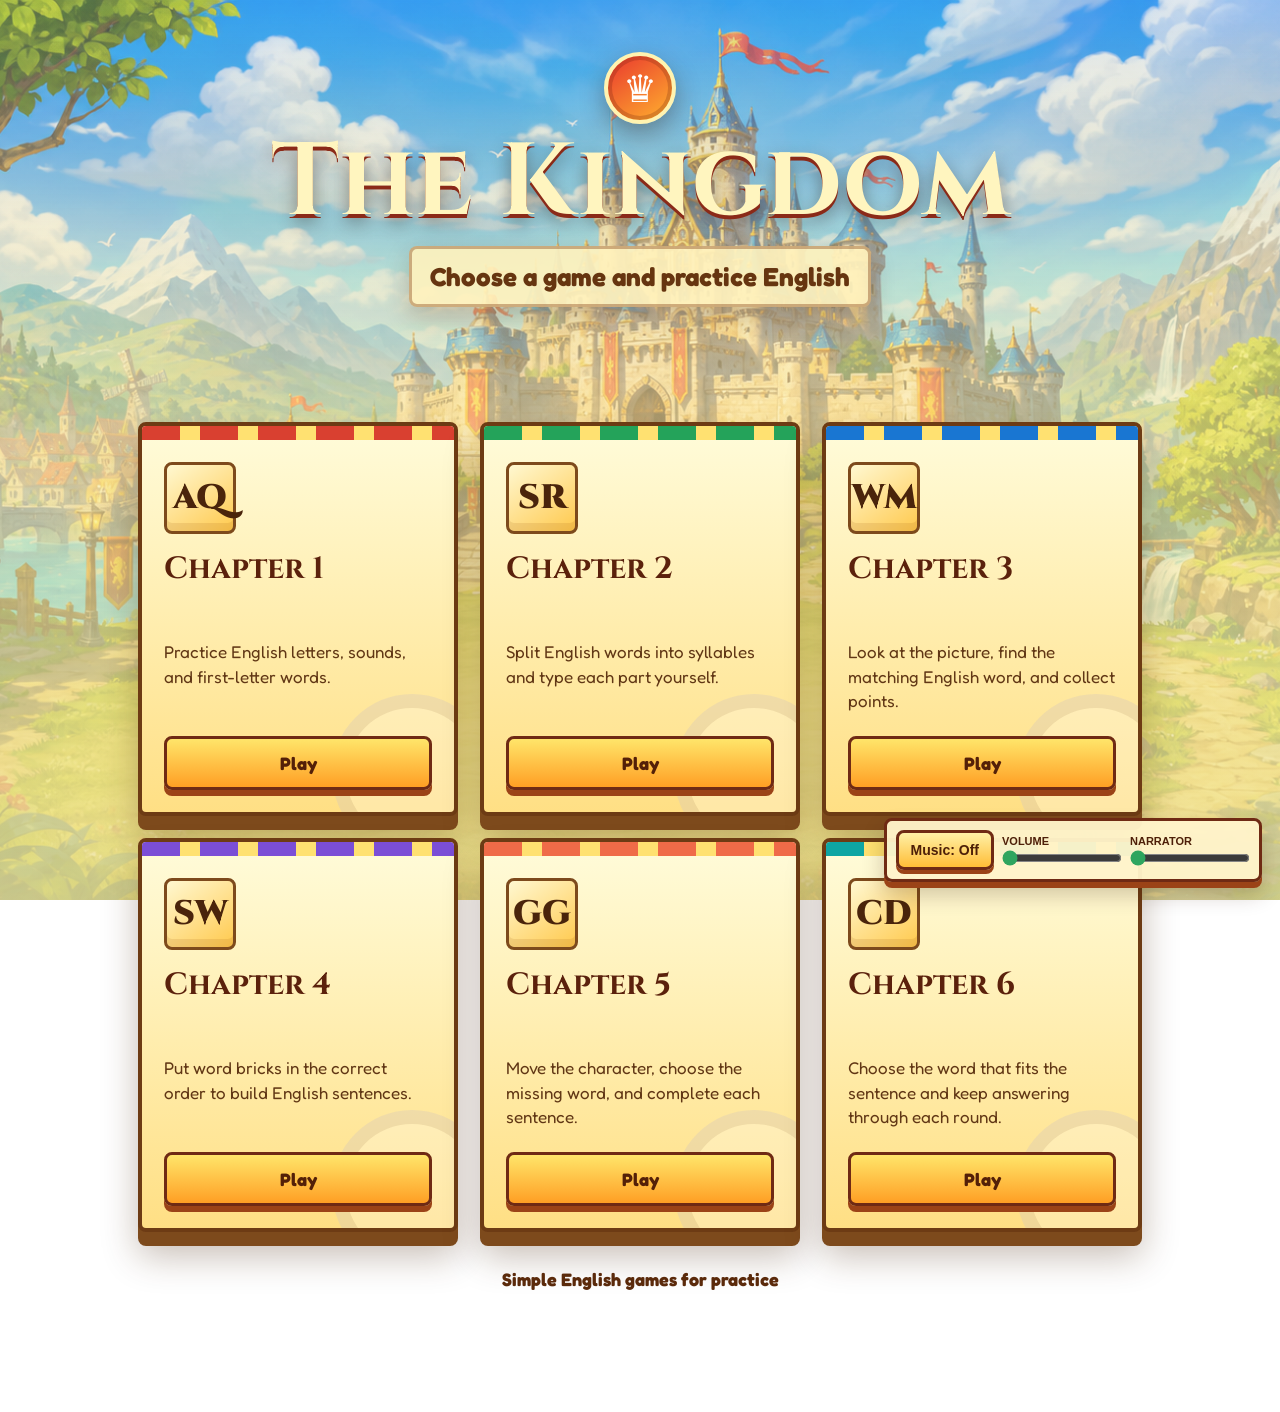
==== commit aede49ef: "2" ====
--- a/index.html
+++ b/index.html
@@ -314,11 +314,11 @@
       <h1>The Kingdom</h1>
 
       <div class="subtitle">
-        Choose your quest and learn English across the royal lands
+        Choose a game and practice English
       </div>
     </section>
 
-    <section class="games-container" aria-label="English learning quests">
+    <section class="games-container" aria-label="English learning games">
 
     <!-- GAME 1 -->
 
@@ -329,13 +329,13 @@
       <h2>Chapter 1</h2>
 
       <p>
-        Alphabet Quest: learn English letters, hear their sounds, and match each letter with its first word.
+        Practice English letters, sounds, and first-letter words.
       </p>
 
       <a class="play-btn"
          href="games/alphabet-quest/index.html">
 
-         Start Quest
+         Play
 
       </a>
 
@@ -350,13 +350,13 @@
       <h2>Chapter 2</h2>
 
       <p>
-        Syllable Runner: race along the castle road and split English words into syllables before the gate closes.
+        Split English words into syllables and type each part yourself.
       </p>
 
       <a class="play-btn"
          href="games/syllable-runner/index.html">
 
-         Start Quest
+         Play
 
       </a>
 
@@ -371,13 +371,13 @@
       <h2>Chapter 3</h2>
 
       <p>
-        Word Miner: dig through the royal mines, collect treasure, and choose the right English words.
+        Look at the picture, find the matching English word, and collect points.
       </p>
 
       <a class="play-btn"
          href="games/Word-miner/block-mine-portal.html">
 
-         Start Quest
+         Play
 
       </a>
 
@@ -392,13 +392,13 @@
       <h2>Chapter 4</h2>
 
       <p>
-        Sentence Wall Builder: build English sentences brick by brick and turn the right word order into a castle wall.
+        Put word bricks in the correct order to build English sentences.
       </p>
 
       <a class="play-btn"
          href="games/sentence-wall-builder/index.html">
 
-         Start Quest
+         Play
 
       </a>
 
@@ -413,13 +413,13 @@
       <h2>Chapter 5</h2>
 
       <p>
-        Grammar Galaxy Rescue: guide the royal carriage, catch missing words, and repair sentences for the crown.
+        Move the character, choose the missing word, and complete each sentence.
       </p>
 
       <a class="play-btn"
          href="games/grammar-galaxy/index.html">
 
-         Start Quest
+         Play
 
       </a>
 
@@ -434,13 +434,13 @@
       <h2>Chapter 6</h2>
 
       <p>
-        Castle Defence: guard the fortress by choosing the English words that fit each story context.
+        Choose the word that fits the sentence and keep answering through each round.
       </p>
 
       <a class="play-btn"
          href="games/castle-context-quest/index.html">
 
-         Start Quest
+         Play
 
       </a>
 
@@ -449,7 +449,7 @@
     </section>
 
     <div class="footer">
-      Royal English adventures for brave learners
+      Simple English games for practice
     </div>
   </main>
 
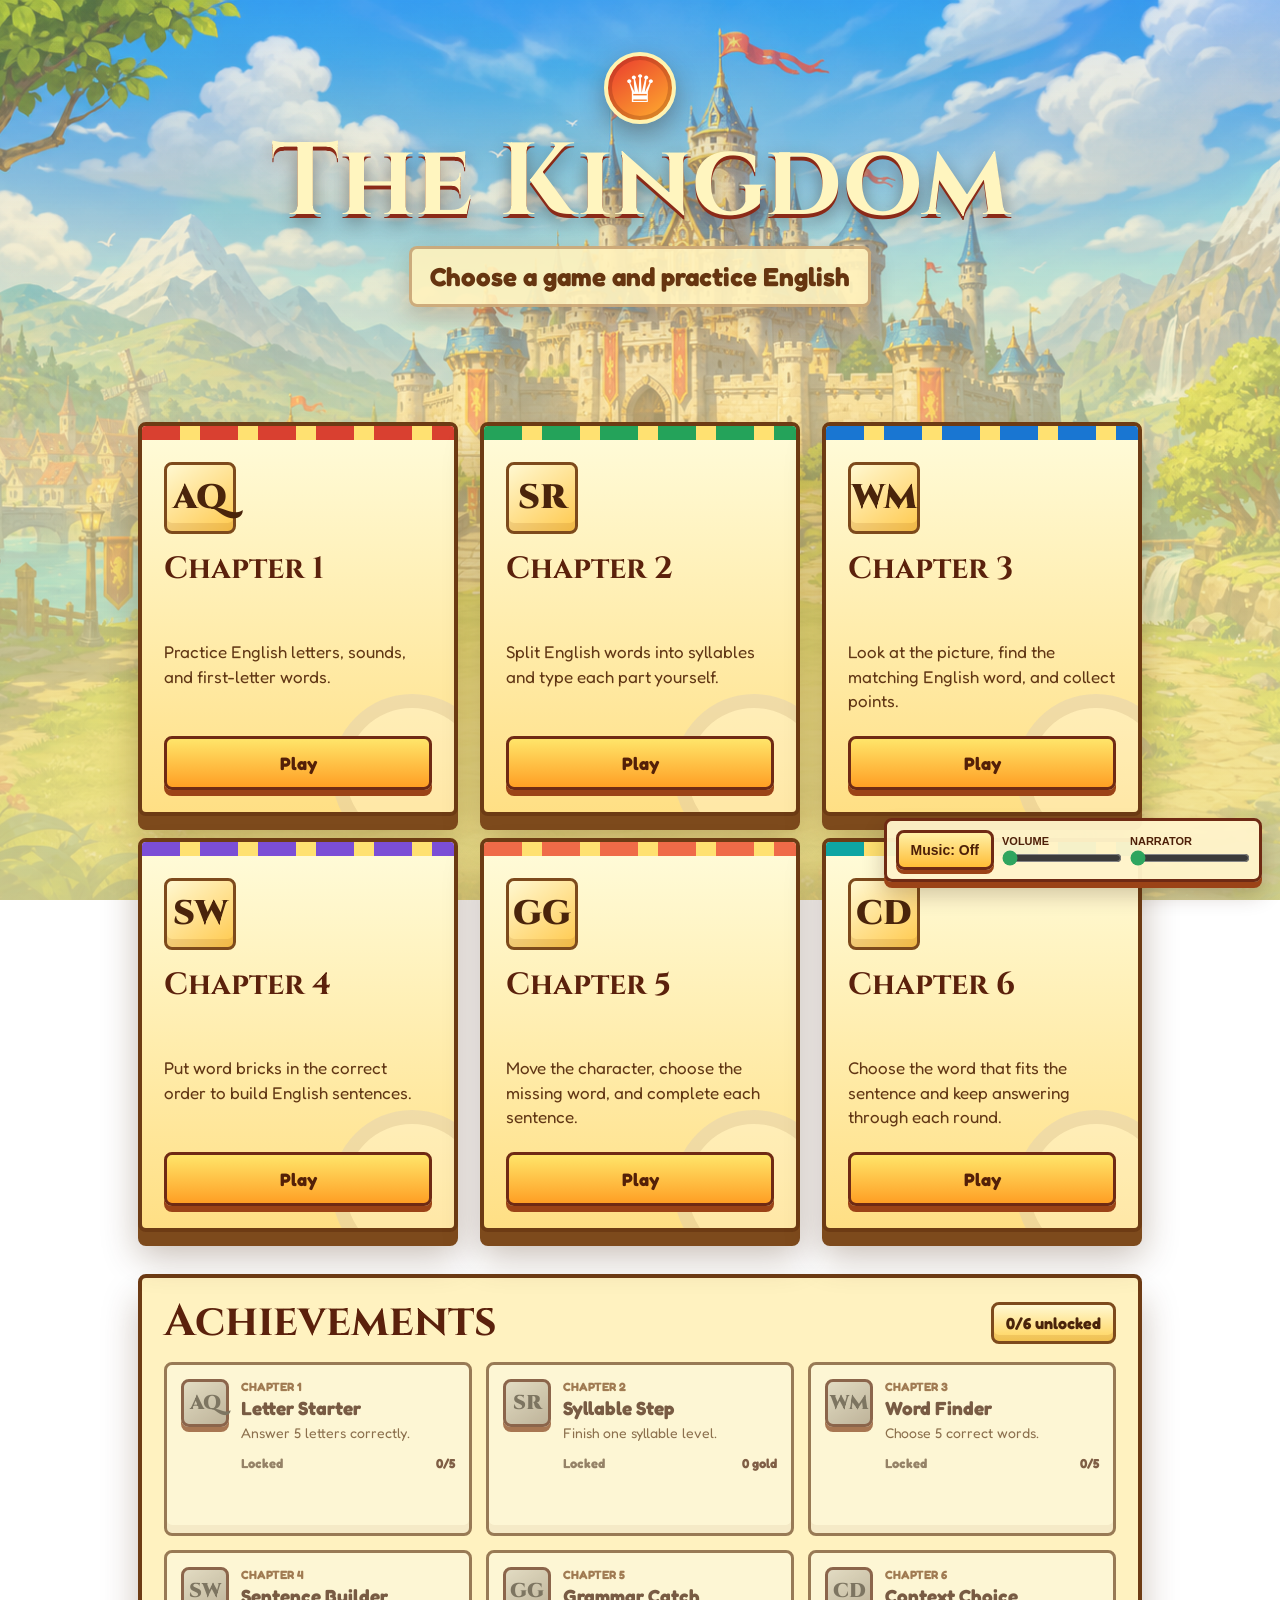
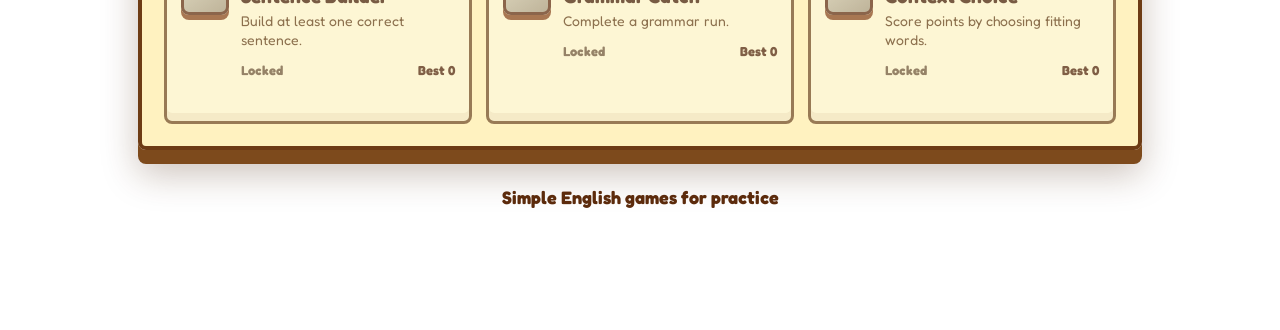
==== commit 264782bc: "в" ====
--- a/index.html
+++ b/index.html
@@ -245,6 +245,132 @@
       box-shadow:0 9px 0 #9b4317;
     }
 
+    .achievements-section{
+      width:100%;
+      max-width:1004px;
+      margin:42px auto 0;
+      padding:22px;
+      border:4px solid #6d3b14;
+      border-radius:8px;
+      background:rgba(255,242,189,0.94);
+      box-shadow:0 14px 0 #7d4a1c, 0 24px 36px rgba(71,36,10,0.28);
+    }
+
+    .section-heading{
+      display:flex;
+      align-items:flex-end;
+      justify-content:space-between;
+      gap:14px;
+      margin-bottom:18px;
+    }
+
+    .section-heading h2{
+      font-family:'Cinzel', serif;
+      font-size:clamp(28px,4vw,44px);
+      line-height:1;
+      color:#5b210c;
+    }
+
+    .achievement-summary{
+      padding:8px 12px;
+      border:3px solid #7d4a1c;
+      border-radius:8px;
+      background:linear-gradient(180deg,#fff8d1,#ffd35a);
+      color:#4a240b;
+      font-weight:900;
+      white-space:nowrap;
+      box-shadow:inset 0 -6px 0 rgba(154,85,20,0.14);
+    }
+
+    .achievement-grid{
+      display:grid;
+      grid-template-columns:repeat(3,minmax(0,1fr));
+      gap:14px;
+    }
+
+    .achievement-card{
+      min-height:174px;
+      display:grid;
+      grid-template-columns:auto 1fr;
+      gap:12px;
+      padding:14px;
+      border:3px solid #7d4a1c;
+      border-radius:8px;
+      background:#fff7d0;
+      color:#5b210c;
+      box-shadow:inset 0 -8px 0 rgba(154,85,20,0.1);
+    }
+
+    .achievement-card.is-locked{
+      filter:saturate(0.72);
+      opacity:0.72;
+    }
+
+    .achievement-badge{
+      width:48px;
+      height:48px;
+      display:flex;
+      align-items:center;
+      justify-content:center;
+      border:3px solid #6f2a14;
+      border-radius:8px;
+      background:linear-gradient(145deg,#ffe56a,#ff9f24);
+      color:#4a240b;
+      font-family:'Cinzel', serif;
+      font-size:20px;
+      font-weight:900;
+      box-shadow:0 5px 0 #9b4317;
+    }
+
+    .achievement-card.is-locked .achievement-badge{
+      background:linear-gradient(145deg,#d9d2bd,#a99b83);
+      color:#4d4438;
+    }
+
+    .achievement-content{
+      min-width:0;
+    }
+
+    .achievement-chapter{
+      display:block;
+      margin-bottom:4px;
+      color:#8c4a17;
+      font-size:12px;
+      font-weight:900;
+      text-transform:uppercase;
+    }
+
+    .achievement-content h3{
+      margin-bottom:6px;
+      font-size:19px;
+      line-height:1.08;
+      color:#4f1e0b;
+    }
+
+    .achievement-content p{
+      margin-bottom:12px;
+      color:#6b3b14;
+      font-size:14px;
+      line-height:1.35;
+    }
+
+    .achievement-meta{
+      display:flex;
+      align-items:center;
+      justify-content:space-between;
+      gap:8px;
+      font-size:13px;
+      font-weight:900;
+    }
+
+    .achievement-state{
+      color:#167a3d;
+    }
+
+    .achievement-card.is-locked .achievement-state{
+      color:#74553b;
+    }
+
     .footer{
       text-align:center;
       margin-top:36px;
@@ -285,6 +411,20 @@
         max-width:420px;
       }
 
+      .achievements-section{
+        max-width:420px;
+        padding:16px;
+      }
+
+      .section-heading{
+        align-items:flex-start;
+        flex-direction:column;
+      }
+
+      .achievement-grid{
+        grid-template-columns:1fr;
+      }
+
       .game-card{
         min-height:auto;
         padding:18px;
@@ -448,12 +588,137 @@
 
     </section>
 
+    <section class="achievements-section" aria-labelledby="achievementsTitle">
+      <div class="section-heading">
+        <h2 id="achievementsTitle">Achievements</h2>
+        <div class="achievement-summary" id="achievementSummary">0/6 unlocked</div>
+      </div>
+      <div class="achievement-grid" id="achievementGrid"></div>
+    </section>
+
     <div class="footer">
       Simple English games for practice
     </div>
   </main>
 
   <script src="assets/js/kingdom-music.js" data-music-src="assets/sounds/tunetank-medieval-happy-music-412790.mp3"></script>
+  <script>
+    (() => {
+      const grid = document.getElementById("achievementGrid");
+      const summary = document.getElementById("achievementSummary");
+      if (!grid || !summary) return;
+
+      function readNumber(key, fallback = 0) {
+        const value = Number(localStorage.getItem(key));
+        return Number.isFinite(value) ? value : fallback;
+      }
+
+      function readJson(key, fallback) {
+        try {
+          const parsed = JSON.parse(localStorage.getItem(key) || "null");
+          return parsed ?? fallback;
+        } catch (error) {
+          return fallback;
+        }
+      }
+
+      function clampProgress(value, max) {
+        return Math.max(0, Math.min(max, Number(value) || 0));
+      }
+
+      function grammarStats() {
+        const records = readJson("royalGrammarMessengerRecords", []);
+        if (!Array.isArray(records)) return { best: 0, words: 0 };
+        return records.reduce((stats, record) => {
+          const words = Number(String(record.progress || "").match(/\d+/)?.[0] || 0);
+          return {
+            best: Math.max(stats.best, Number(record.score) || 0),
+            words: Math.max(stats.words, words)
+          };
+        }, { best: 0, words: 0 });
+      }
+
+      function wordMinerProgress() {
+        return readJson("wmqProgress", { words: 0, bestScore: 0, wins: 0 });
+      }
+
+      const alphabet = readJson("alphabetQuestProgressV1", { correct: 0, bestScore: 0, bestStreak: 0 });
+      const syllableHighest = readNumber("csrHighestLevel", 1);
+      const syllableCredits = readNumber("csrCredits", 0);
+      const miner = wordMinerProgress();
+      const sentenceBest = readNumber("sentence-wall-builder-best-v1", 0);
+      const grammar = grammarStats();
+      const chapterSixBest = readNumber("castleContextQuestBest", 0);
+
+      const achievements = [
+        {
+          icon: "AQ",
+          chapter: "Chapter 1",
+          title: "Letter Starter",
+          goal: "Answer 5 letters correctly.",
+          current: `${clampProgress(alphabet.correct, 5)}/5`,
+          unlocked: (Number(alphabet.correct) || 0) >= 5
+        },
+        {
+          icon: "SR",
+          chapter: "Chapter 2",
+          title: "Syllable Step",
+          goal: "Finish one syllable level.",
+          current: syllableHighest > 1 ? `Level ${Math.min(syllableHighest, 4)} unlocked` : `${syllableCredits} gold`,
+          unlocked: syllableHighest > 1 || syllableCredits > 0
+        },
+        {
+          icon: "WM",
+          chapter: "Chapter 3",
+          title: "Word Finder",
+          goal: "Choose 5 correct words.",
+          current: `${clampProgress(miner.words, 5)}/5`,
+          unlocked: (Number(miner.words) || 0) >= 5 || (Number(miner.wins) || 0) > 0
+        },
+        {
+          icon: "SW",
+          chapter: "Chapter 4",
+          title: "Sentence Builder",
+          goal: "Build at least one correct sentence.",
+          current: `Best ${sentenceBest}`,
+          unlocked: sentenceBest > 0
+        },
+        {
+          icon: "GG",
+          chapter: "Chapter 5",
+          title: "Grammar Catch",
+          goal: "Complete a grammar run.",
+          current: grammar.words ? `${grammar.words} sentences` : `Best ${grammar.best}`,
+          unlocked: grammar.best > 0 || grammar.words > 0
+        },
+        {
+          icon: "CD",
+          chapter: "Chapter 6",
+          title: "Context Choice",
+          goal: "Score points by choosing fitting words.",
+          current: `Best ${chapterSixBest}`,
+          unlocked: chapterSixBest > 0
+        }
+      ];
+
+      const unlockedCount = achievements.filter((achievement) => achievement.unlocked).length;
+      summary.textContent = `${unlockedCount}/${achievements.length} unlocked`;
+      grid.innerHTML = achievements.map((achievement) => `
+        <article class="achievement-card ${achievement.unlocked ? "is-unlocked" : "is-locked"}">
+          <div class="achievement-badge">${achievement.icon}</div>
+          <div class="achievement-content">
+            <span class="achievement-chapter">${achievement.chapter}</span>
+            <h3>${achievement.title}</h3>
+            <p>${achievement.goal}</p>
+            <div class="achievement-meta">
+              <span class="achievement-state">${achievement.unlocked ? "Unlocked" : "Locked"}</span>
+              <span>${achievement.current}</span>
+            </div>
+          </div>
+        </article>
+      `).join("");
+    })();
+  </script>
 
 </body>
 </html>
